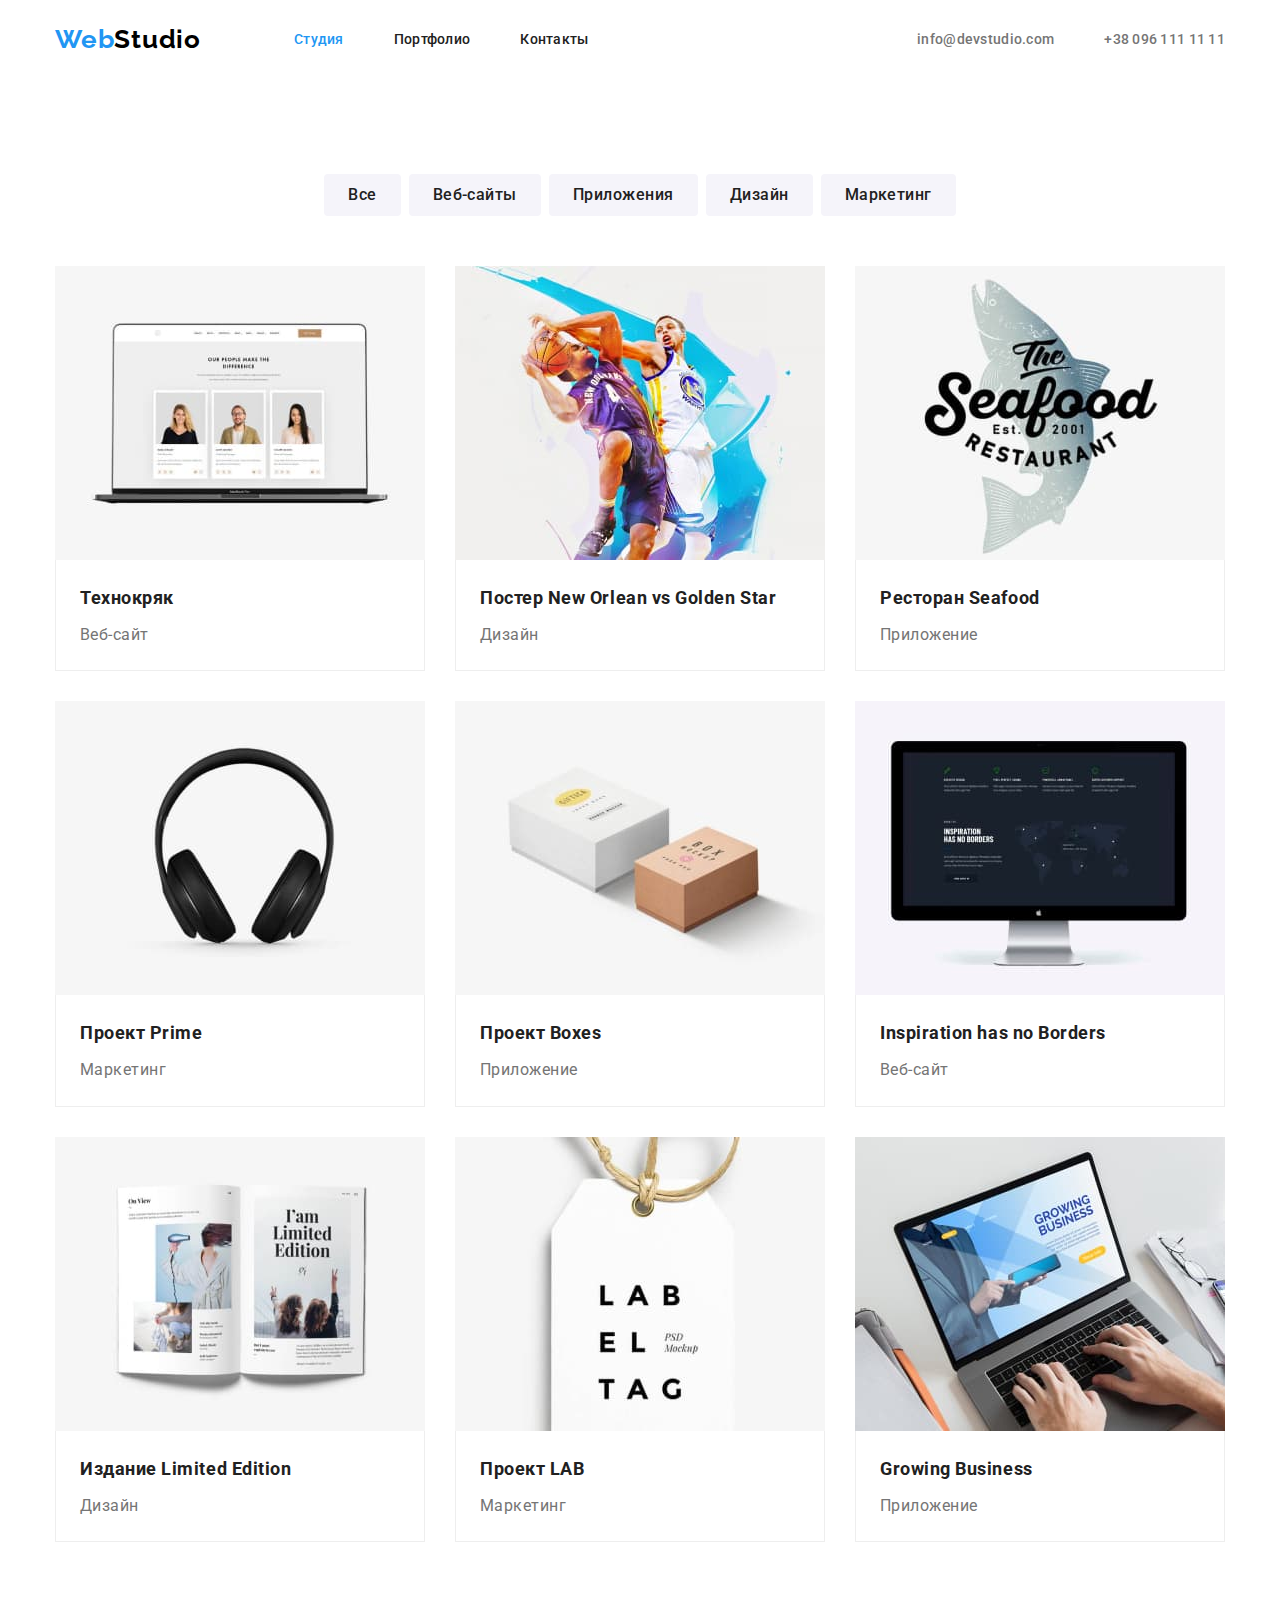
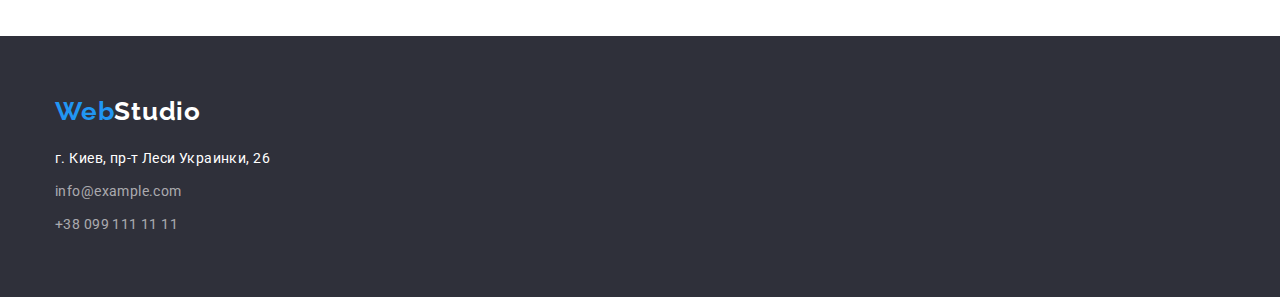
==== portfolio.html @ c8f8d357 "at-first" ====
<!DOCTYPE html>
<html lang="en">
  <head>
    <meta charset="UTF-8" />
    <meta http-equiv="X-UA-Compatible" content="IE=edge" />
    <meta name="viewport" content="width=device-width, initial-scale=1.0" />
    <title>WebStudio portfolio</title>
    <link rel="preconnect" href="https://fonts.gstatic.com" />
    <link
      href="https://fonts.googleapis.com/css2?family=Raleway:wght@700&family=Roboto:wght@400;500;700;900&display=swap"
      rel="stylesheet"
    />
    <link
      rel="stylesheet"
      href="https://cdnjs.cloudflare.com/ajax/libs/modern-normalize/1.1.0/modern-normalize.min.css"
    />
    <link rel="stylesheet" href="./css/styles.css" />
  </head>
  <body>
    <!-- Шапка страницы -->
    <header class="header conteiner">
      <nav class="nav-conteiner">
        <a class="logo link" href="index.html">Web<span class="header-logo">Studio</span></a>
        <ul class="nav-main-list list">
          <li class="item"><a class="nav-main current link" href="index.html">Студия</a></li>
          <li class="item"><a class="nav-main link" href="./portfolio.html">Портфолио</a></li>
          <li class="item"><a class="nav-main link" href="">Контакты</a></li>
        </ul>
      </nav>
      <ul class="nav-contacts list">
        <li class="nav-contacts-item">
          <a class="contact-link link" href="mailto:info@devstudio.com">info@devstudio.com</a>
        </li>
        <li class="nav-contacts-item">
          <a class="contact-link link" href="tel:+380961111111">+38 096 111 11 11</a>
        </li>
      </ul>
    </header>
    <!-- Основной контент  -->
    <main>
      <section class="section">
        <div class="conteiner">
          <h1 class="visually-hidden">Портфолио</h1>
          <ul class="button-flex list">
            <li class="item"><button type="button" class="button-portfolio button">Все</button></li>
            <li class="item">
              <button type="button" class="button-portfolio button">Веб-сайты</button>
            </li>
            <li class="item">
              <button type="button" class="button-portfolio button">Приложения</button>
            </li>
            <li class="item">
              <button type="button" class="button-portfolio button">Дизайн</button>
            </li>
            <li class="item">
              <button type="button" class="button-portfolio button">Маркетинг</button>
            </li>
          </ul>
          <ul class="portfolio-flex list">
            <li class="item">
              <img
                src="./images/portfolio/portfolio1.jpg"
                alt="компьютер"
                width="370"
                height="294"
              />
              <div class="portfolio-set-border">
                <h2 class="title-portfolio">Технокряк</h2>
                <p class="text-portfolio">Веб-сайт</p>
              </div>
            </li>
            <li class="item">
              <img
                src="./images/portfolio/portfolio2.jpg"
                alt="игра в баскетбол"
                width="370"
                height="294"
              />
              <div class="portfolio-set-border">
                <h2 class="title-portfolio">Постер New Orlean vs Golden Star</h2>
                <p class="text-portfolio">Дизайн</p>
              </div>
            </li>
            <li class="item">
              <img
                src="./images/portfolio/portfolio3.jpg"
                alt="Ресторан морепродуктов"
                width="370"
                height="294"
              />
              <div class="portfolio-set-border">
                <h2 class="title-portfolio">Ресторан Seafood</h2>
                <p class="text-portfolio">Приложение</p>
              </div>
            </li>
            <li class="item">
              <img
                src="./images/portfolio/portfolio4.jpg"
                alt="наушники"
                width="370"
                height="294"
              />
              <div class="portfolio-set-border">
                <h2 class="title-portfolio">Проект Prime</h2>
                <p class="text-portfolio">Маркетинг</p>
              </div>
            </li>
            <li class="item">
              <img src="./images/portfolio/portfolio5.jpg" alt="коропки" width="370" height="294" />
              <div class="portfolio-set-border">
                <h2 class="title-portfolio">Проект Boxes</h2>
                <p class="text-portfolio">Приложение</p>
              </div>
            </li>
            <li class="item">
              <img src="./images/portfolio/portfolio6.jpg" alt="монитор" width="370" height="294" />
              <div class="portfolio-set-border">
                <h2 class="title-portfolio">Inspiration has no Borders</h2>
                <p class="text-portfolio">Веб-сайт</p>
              </div>
            </li>
            <li class="item">
              <img src="./images/portfolio/portfolio7.jpg" alt="книга" width="370" height="294" />
              <div class="portfolio-set-border">
                <h2 class="title-portfolio">Издание Limited Edition</h2>
                <p class="text-portfolio">Дизайн</p>
              </div>
            </li>
            <li class="item">
              <img src="./images/portfolio/portfolio8.jpg" alt="бирка" width="370" height="294" />
              <div class="portfolio-set-border">
                <h2 class="title-portfolio">Проект LAB</h2>
                <p class="text-portfolio">Маркетинг</p>
              </div>
            </li>
            <li class="item">
              <img src="./images/portfolio/portfolio9.jpg" alt="ноутбук" width="370" height="294" />
              <div class="portfolio-set-border">
                <h2 class="title-portfolio">Growing Business</h2>
                <p class="text-portfolio">Приложение</p>
              </div>
            </li>
          </ul>
        </div>
      </section>
    </main>
    <!-- Подвал страницы -->
    <footer class="footer background-width">
      <div class="conteiner">
        <a class="footer-logo-measurements link" href="index.html"
          >Web<span class="footer-logo">Studio</span></a
        >
        <address>
          <ul class="list">
            <li class="footer-margin">
              <a
                class="footer address link"
                href="https://goo.gl/maps/Bgxvi77Lv6ApDNNu9"
                target="_blank"
                rel="noopener noreferrer"
                >г. Киев, пр-т Леси Украинки, 26
              </a>
            </li>
            <li class="footer-margin">
              <a class="footer contacts link" href="mailto:info@devstudio.com">info@example.com</a>
            </li>
            <li class="footer-margin">
              <a class="footer contacts link" href="tel:+380961111111">+38 099 111 11 11</a>
            </li>
          </ul>
        </address>
      </div>
    </footer>
  </body>
</html>
---- css/styles.css ----
:root {
  --font-secondary: 'Raleway', sans-serif;
  --font-primary: 'Roboto', sans-serif;
  --primary-text-color: #757575;
  --title-text-color: #212121;
  --accent-color: #2196f3;
  --bgc-hero-footer: #2f303a;
  --button-secondary-made: #f5f4fa;
  --secondary-color-white: #ffffff;
  --logo-color: #000000;
  --button-first-accent: #188ce8;
  --margin-content: 30px;
}
/* delite style utility */
.list {
  list-style: none;
  margin: 0px;
  padding: 0px;
}
.link {
  text-decoration: none;
}
img {
  display: block;
  max-width: 100%;
}
/* body */
body {
  font-weight: 400;
  font-size: 14px;
  font-family: var(--font-primary);
  background-color: var(--secondary-color-white);
  color: var(--primary-text-color);
}
/* conteiner width 1200 */
.conteiner {
  width: 1200px;
  padding-left: 15px;
  padding-right: 15px;
  margin: 0 auto;
}
/* conteiner section */
.section {
  padding-top: 94px;
  padding-bottom: 94px;
}
/* header */
.header {
  font-weight: 500;
  line-height: 1.1;
  letter-spacing: 0.02em;
  display: flex;
  align-items: center;
}
.header-border {
  border-bottom: 1px solid #ececec;
}
/* logo */
.logo {
  padding-top: 24px;
  padding-bottom: 25px;
  font-family: var(--font-secondary);
  font-weight: bold;
  font-size: 26px;
  line-height: 1.2;
  letter-spacing: 0.03em;
  color: var(--accent-color);
}
.footer-logo-measurements {
  margin-top: 0px;
  margin-bottom: 20px;
  font-family: var(--font-secondary);
  font-weight: bold;
  font-size: 26px;
  line-height: 1.2;
  letter-spacing: 0.03em;
  color: var(--accent-color);
  display: block;
}
.header-logo {
  color: var(--logo-color);
}
.footer-logo {
  color: var(--secondary-color-white);
}
/* nav */
.nav-main-list {
  display: flex;
  margin-left: 93px;
}
.nav-conteiner {
  display: flex;
  align-items: center;
}
.nav-main-list > .item:not(:last-child) {
  margin-right: 50px;
}
.nav-main {
  color: var(--title-text-color);
  display: block;
  padding-top: 32px;
  padding-bottom: 32px;
}
.nav-contacts {
  display: flex;
  margin-left: auto;
}
.nav-main:hover,
.nav-main:focus {
  color: var(--accent-color);
}
.nav-main.current {
  color: var(--accent-color);
}
.contact-link {
  padding-top: 32px;
  padding-bottom: 32px;
  display: block;
  color: var(--primary-text-color);
}
.contact-link:hover,
.contact-link:focus {
  color: var(--accent-color);
}
.nav-contacts-item:not(:last-child) {
  margin-right: 50px;
}
/* hero */
.hero-title {
  margin-left: auto;
  margin-right: auto;
  width: 696px;
  margin-top: 0px;
  margin-bottom: 30px;
  font-weight: 900;
  font-size: 44px;
  line-height: 1.4;
  letter-spacing: 0.06em;
  text-transform: uppercase;
  color: var(--secondary-color-white);
}
.hero-width {
  text-align: center;
  padding-top: 200px;
  padding-bottom: 200px;
  margin: 0 auto;
  max-width: 1600px;
  background-color: var(--bgc-hero-footer);
}
/* button */
.button {
  font-family: inherit;
  font-size: 16px;
  cursor: pointer;
  border-radius: 4px;
  display: inline-block;
  text-align: center;
  min-width: 200px;
}
.button-primary {
  padding: 10px 32px;
  font-weight: 700;
  line-height: 1.9;
  letter-spacing: 0.06em;
  border-color: transparent;
  color: var(--secondary-color-white);
  background-color: var(--accent-color);
}
.button-primary:hover,
.button-primary:focus {
  background-color: var(--button-first-accent);
}
/* bytton portfolio */
.button-portfolio {
  border-color: transparent;
  min-width: 100%;
  padding: 6px 22px;
  font-weight: 500;
  line-height: 1.6;
  letter-spacing: 0.03em;
  color: var(--title-text-color);
  background-color: var(--button-secondary-made);
}
.button-flex {
  display: flex;
  justify-content: center;
  margin-top: 0px;
  margin-bottom: 50px;
}
.button-flex > .item:not(:last-child) {
  margin-right: 8px;
}
.button-portfolio:hover,
.button-portfolio:focus {
  color: var(--secondary-color-white);
  background-color: var(--accent-color);
}
/* section features */
.section-features {
  padding-top: 94px;
}
.features-title {
  margin-top: 0px;
  margin-bottom: 10px;
  font-weight: bold;
  line-height: 1.1;
  letter-spacing: 0.03em;
  text-transform: uppercase;
  color: var(--title-text-color);
}
.features-text {
  margin-top: 0px;
  margin-bottom: 0px;
  line-height: 1.7;
  letter-spacing: 0.03em;
}
.features-flex {
  display: flex;
}
.features-flex .item:not(:last-child) {
  margin-right: var(--margin-content);
}
/* section made */
.made-title {
  margin-top: 0px;
  margin-bottom: 50px;
  font-weight: bold;
  font-size: 36px;
  line-height: 1.2;
  text-align: center;
  letter-spacing: 0.03em;
  color: var(--title-text-color);
}
.made-flex {
  display: flex;
}
.made-flex .item:not(:last-child) {
  margin-right: var(--margin-content);
}
/* section team */
.team {
  background-color: var(--button-secondary-made);
}
.title-team {
  margin-top: 0px;
  margin-bottom: 50px;
  font-weight: bold;
  font-size: 36px;
  line-height: 1.2;
  text-align: center;
  letter-spacing: 0.03em;
  color: var(--title-text-color);
}
.team-flex {
  display: flex;
}
.team-flex > .item:not(:last-child) {
  margin-right: var(--margin-content);
}
.card-team {
  padding-top: var(--margin-content);
  padding-bottom: var(--margin-content);
  border-radius: 0px 0px 4px 4px;
  background: var(--secondary-color-white);
  box-shadow: 0px 1px 3px rgba(0, 0, 0, 0.12), 0px 1px 1px rgba(0, 0, 0, 0.14),
    0px 2px 1px rgba(0, 0, 0, 0.2);
}
.member-team {
  margin-top: 0px;
  margin-bottom: 10px;
  font-weight: 500;
  font-size: 16px;
  line-height: 1.2;
  text-align: center;
  letter-spacing: 0.03em;
  color: var(--title-text-color);
}
.position {
  margin-top: 0px;
  margin-bottom: 0px;
  font-size: 16px;
  line-height: 1.2;
  text-align: center;
  letter-spacing: 0.03em;
}
/* footer */
.footer {
  font-style: normal;
  line-height: 1.7;
  letter-spacing: 0.03em;
  background-color: var(--bgc-hero-footer);
}
.background-width {
  margin: 0 auto;
  padding-top: 60px;
  padding-bottom: 60px;
  max-width: 1600px;
}
.footer.address {
  color: var(--secondary-color-white);
}
.footer.contacts {
  color: rgba(255, 255, 255, 0.6);
}
.footer.contacts:hover,
.footer.contacts:focus {
  color: var(--accent-color);
}
.footer-margin:not(:last-child) {
  margin-bottom: 9px;
}
/* page portfolio */
.title-portfolio {
  margin-top: 0px;
  margin-bottom: 4px;
  font-weight: bold;
  font-size: 18px;
  line-height: 2;
  letter-spacing: 0.03em;
  color: var(--title-text-color);
}
.text-portfolio {
  margin-top: 0px;
  margin-bottom: 0px;
  font-size: 16px;
  line-height: 1.9;
  letter-spacing: 0.03em;
}
.portfolio-flex {
  display: flex;
  flex-wrap: wrap;
  margin-left: -30px;
  margin-top: -30px;
}
.portfolio-flex .item {
  flex-basis: calc((100% - 90px) / 3);
  margin-left: 30px;
  margin-top: 30px;
}
.portfolio-set-border {
  border: 1px solid #eeeeee;
  padding: 20px 24px;
  border-top: none;
}
/* hidden titel */
.visually-hidden {
  position: absolute;
  width: 1px;
  height: 1px;
  margin: -1px;
  padding: 0;
  overflow: hidden;
  border: 0;
  clip: rect(0 0 0 0);
}
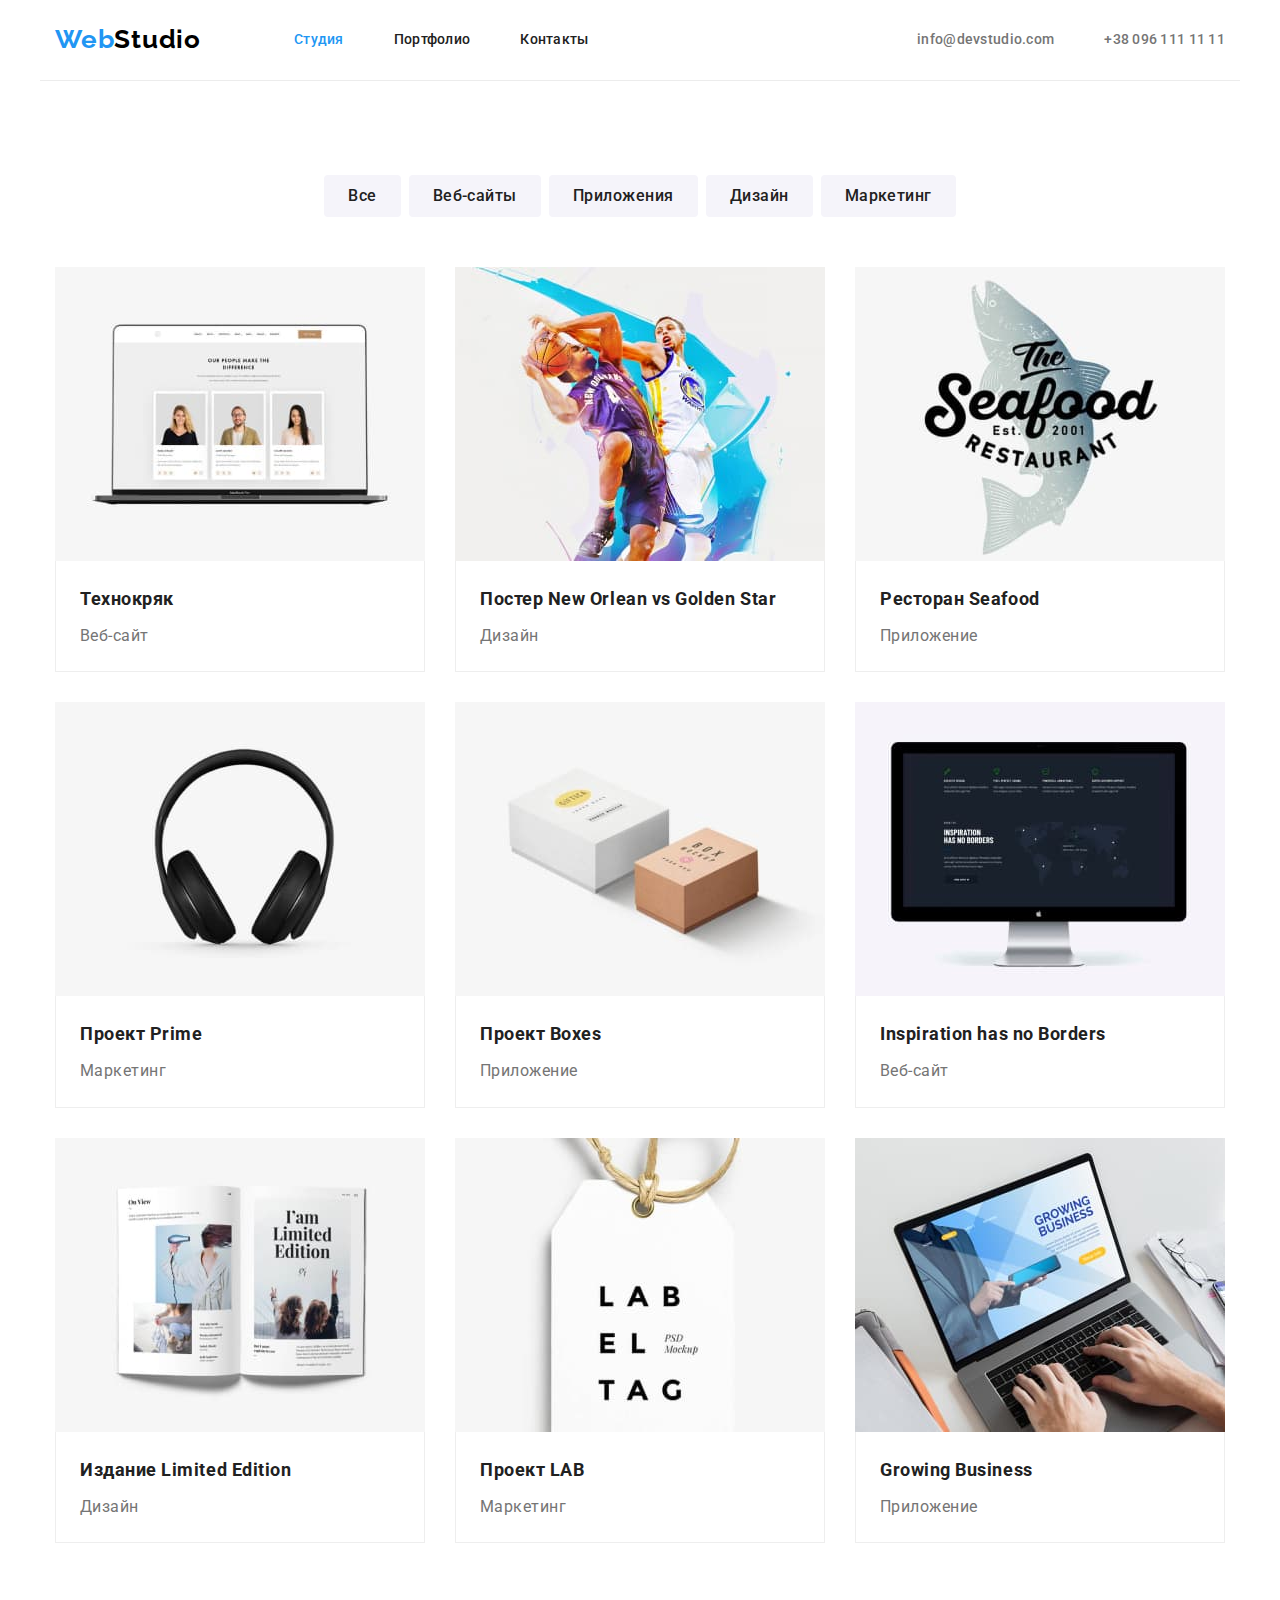
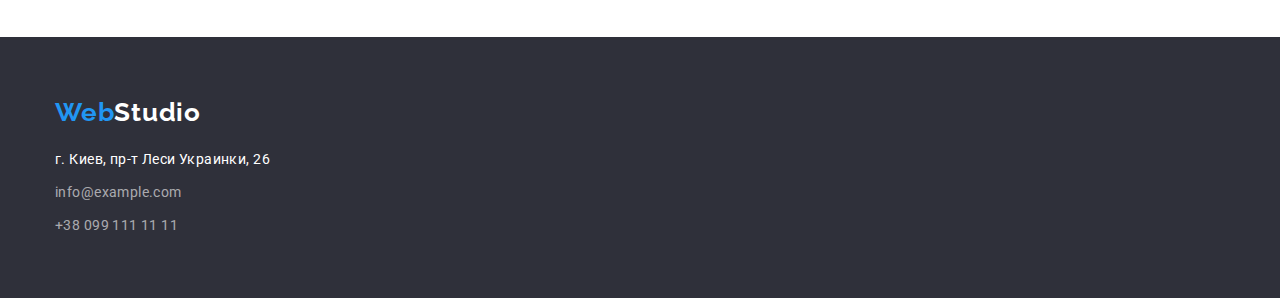
==== commit 8fe67b9c: "add-border" ====
--- a/portfolio.html
+++ b/portfolio.html
@@ -18,7 +18,7 @@
   </head>
   <body>
     <!-- Шапка страницы -->
-    <header class="header conteiner">
+    <header class="header conteiner header-border">
       <nav class="nav-conteiner">
         <a class="logo link" href="index.html">Web<span class="header-logo">Studio</span></a>
         <ul class="nav-main-list list">
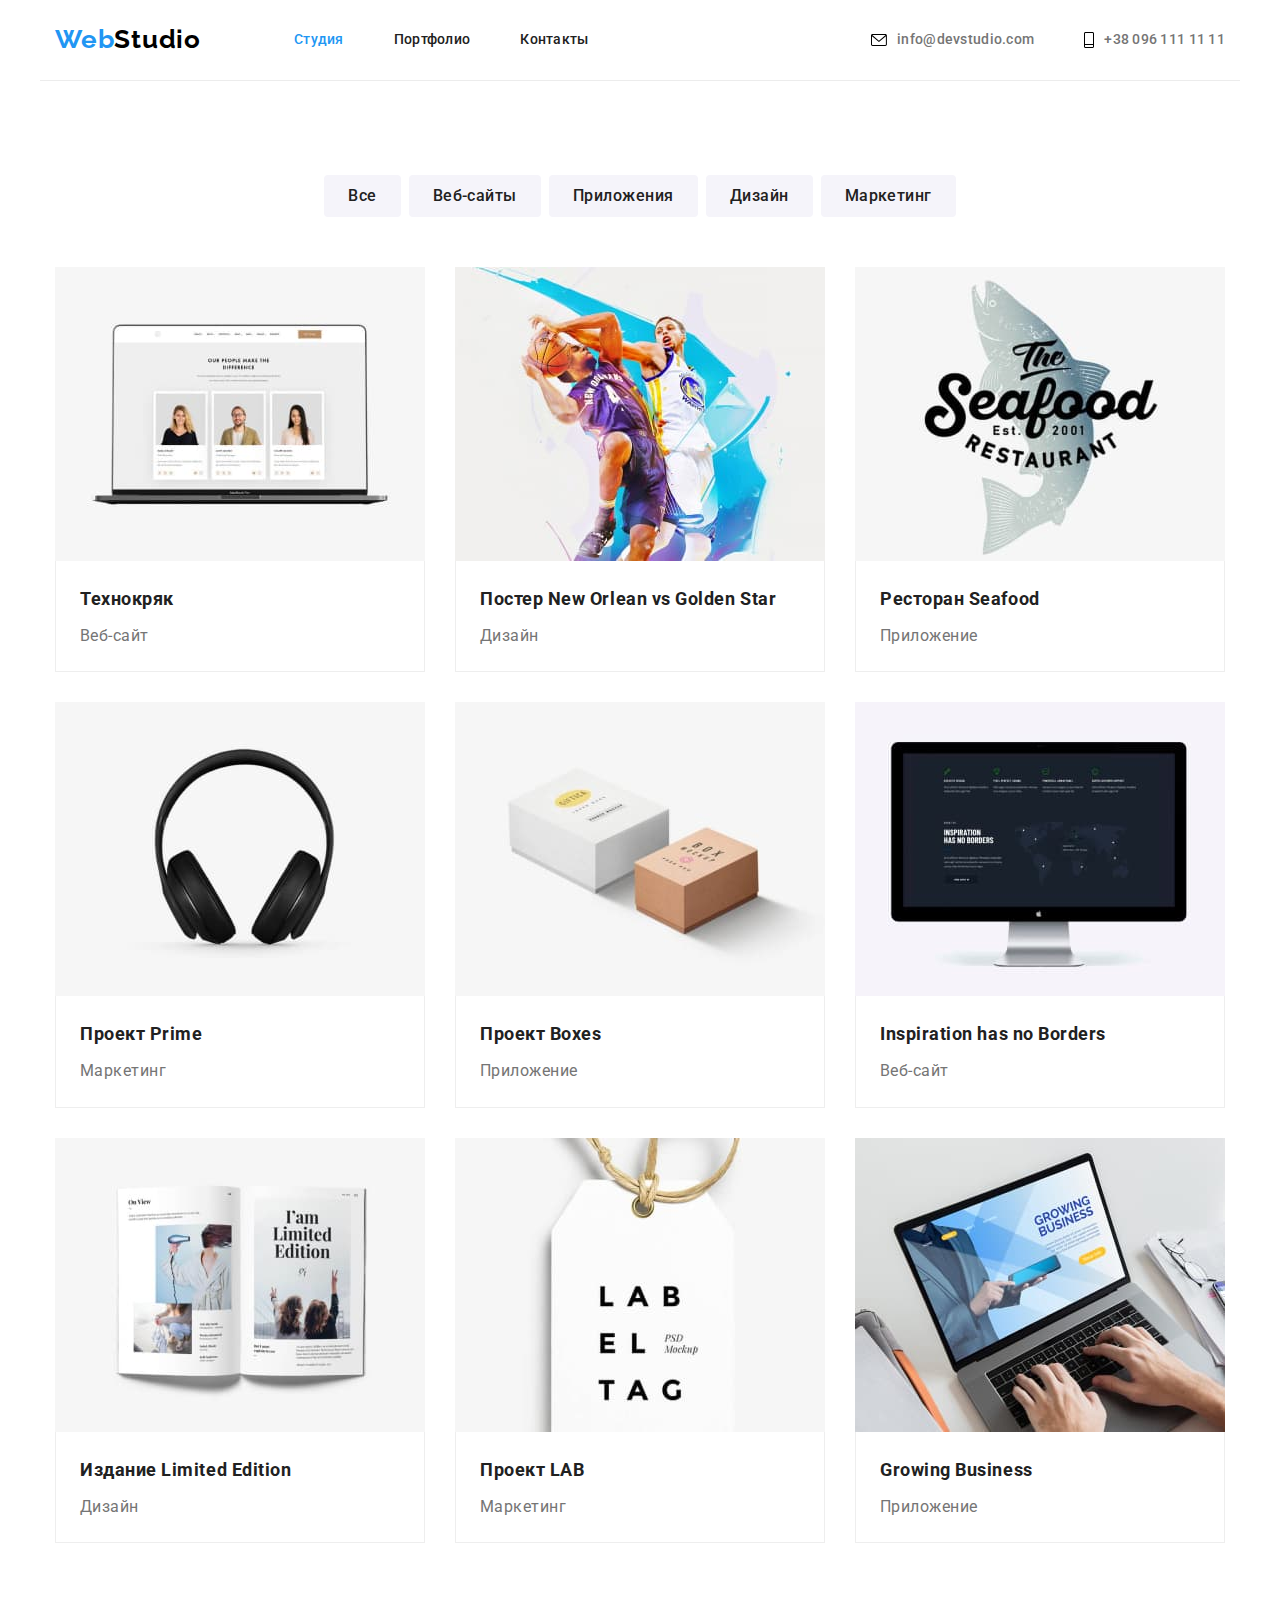
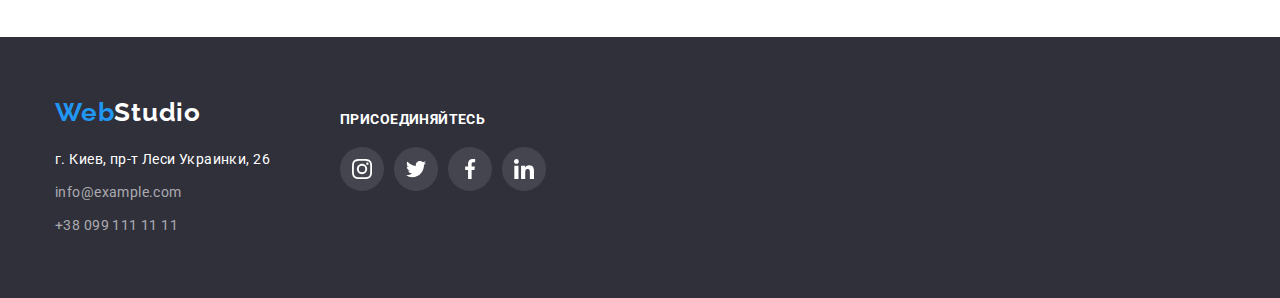
==== commit f155d67f: "add-hero-shadow" ====
--- a/portfolio.html
+++ b/portfolio.html
@@ -29,10 +29,20 @@
       </nav>
       <ul class="nav-contacts list">
         <li class="nav-contacts-item">
-          <a class="contact-link link" href="mailto:info@devstudio.com">info@devstudio.com</a>
+          <a class="contact-link link" href="mailto:info@devstudio.com">
+            <svg class="nav-envelope">
+              <use href="./images/icon.svg#icon-envelope-hover"></use>
+            </svg>
+            info@devstudio.com
+          </a>
         </li>
         <li class="nav-contacts-item">
-          <a class="contact-link link" href="tel:+380961111111">+38 096 111 11 11</a>
+          <a class="contact-link link" href="tel:+380961111111">
+            <svg class="nav-envelope-tell">
+              <use href="./images/icon.svg#icon-tell"></use>
+            </svg>
+            +38 096 111 11 11
+          </a>
         </li>
       </ul>
     </header>
@@ -146,29 +156,66 @@
     </main>
     <!-- Подвал страницы -->
     <footer class="footer background-width">
-      <div class="conteiner">
-        <a class="footer-logo-measurements link" href="index.html"
-          >Web<span class="footer-logo">Studio</span></a
-        >
-        <address>
-          <ul class="list">
-            <li class="footer-margin">
-              <a
-                class="footer address link"
-                href="https://goo.gl/maps/Bgxvi77Lv6ApDNNu9"
-                target="_blank"
-                rel="noopener noreferrer"
-                >г. Киев, пр-т Леси Украинки, 26
-              </a>
-            </li>
-            <li class="footer-margin">
-              <a class="footer contacts link" href="mailto:info@devstudio.com">info@example.com</a>
-            </li>
-            <li class="footer-margin">
-              <a class="footer contacts link" href="tel:+380961111111">+38 099 111 11 11</a>
+      <div class="conteiner address-flex">
+        <div>
+          <a class="footer-logo-measurements link" href="index.html"
+            >Web<span class="footer-logo">Studio</span></a
+          >
+          <address>
+            <ul class="list">
+              <li class="footer-margin">
+                <a
+                  class="footer address link"
+                  href="https://goo.gl/maps/Bgxvi77Lv6ApDNNu9"
+                  target="_blank"
+                  rel="noopener noreferrer"
+                  >г. Киев, пр-т Леси Украинки, 26
+                </a>
+              </li>
+              <li class="footer-margin">
+                <a class="footer contacts link" href="mailto:info@devstudio.com"
+                  >info@example.com</a
+                >
+              </li>
+              <li class="footer-margin">
+                <a class="footer contacts link" href="tel:+380961111111">+38 099 111 11 11</a>
+              </li>
+            </ul>
+          </address>
+        </div>
+        <div class="icon-footer-conteiner">
+          <p class="join-footer">присоединяйтесь</p>
+          <ul class="list icon-footer">
+            <li class="icon-margin-footer">
+              <a class="icon-flex-footer" href="">
+                <svg>
+                  <use href="./images/icon.svg#icon-instagram"></use>
+                </svg>
+              </a>
+            </li>
+            <li class="icon-margin-footer">
+              <a class="icon-flex-footer" href="">
+                <svg>
+                  <use href="./images/icon.svg#icon-twitter"></use>
+                </svg>
+              </a>
+            </li>
+            <li class="icon-margin-footer">
+              <a class="icon-flex-footer" href="">
+                <svg>
+                  <use href="./images/icon.svg#icon-facebook"></use>
+                </svg>
+              </a>
+            </li>
+            <li class="icon-margin-footer">
+              <a class="icon-flex-footer" href="">
+                <svg>
+                  <use href="./images/icon.svg#icon-linkedin"></use>
+                </svg>
+              </a>
             </li>
           </ul>
-        </address>
+        </div>
       </div>
     </footer>
   </body>
--- a/css/styles.css
+++ b/css/styles.css
@@ -117,6 +117,7 @@
   padding-bottom: 32px;
   display: block;
   color: var(--primary-text-color);
+  display: flex;
 }
 .contact-link:hover,
 .contact-link:focus {
@@ -124,6 +125,28 @@
 }
 .nav-contacts-item:not(:last-child) {
   margin-right: 50px;
+  display: flex;
+}
+.nav-envelope {
+  width: 16px;
+  height: 12px;
+  margin-right: 10px;
+  margin: auto 10px auto auto;
+  color: var(--primary-text-color);
+}
+.nav-envelope-tell {
+  width: 10px;
+  height: 16px;
+  margin-right: 10px;
+  color: var(--primary-text-color);
+}
+.nav-envelope:hover,
+.nav-envelope:focus {
+  fill: var(--accent-color);
+}
+.nav-envelope-tell:hover,
+.nav-envelope-tell:focus {
+  fill: var(--accent-color);
 }
 /* hero */
 .hero-title {
@@ -140,11 +163,17 @@
   color: var(--secondary-color-white);
 }
 .hero-width {
+  background-size: cover;
+  background-position: center;
+  background-repeat: no-repeat;
+  background-image: linear-gradient(to right, rgba(47, 48, 58, 0.4), rgba(47, 48, 58, 0.4)),
+    url(../images/hero.jpg);
   text-align: center;
   padding-top: 200px;
   padding-bottom: 200px;
   margin: 0 auto;
   max-width: 1600px;
+  height: 600px;
   background-color: var(--bgc-hero-footer);
 }
 /* button */
@@ -194,6 +223,8 @@
 .button-portfolio:focus {
   color: var(--secondary-color-white);
   background-color: var(--accent-color);
+  box-shadow: 0px 3px 1px rgba(0, 0, 0, 0.1), 0px 1px 2px rgba(0, 0, 0, 0.08),
+    0px 2px 2px rgba(0, 0, 0, 0.12);
 }
 /* section features */
 .section-features {
@@ -219,6 +250,17 @@
 }
 .features-flex .item:not(:last-child) {
   margin-right: var(--margin-content);
+}
+.icon-features {
+  display: flex;
+  width: 270px;
+  height: 120px;
+  background-color: #f5f4fa;
+  border-radius: 4px;
+  margin-bottom: 30px;
+}
+.icon-features > .icon {
+  padding: 25px 100px;
 }
 /* section made */
 .made-title {
@@ -283,6 +325,65 @@
   text-align: center;
   letter-spacing: 0.03em;
 }
+.icon-flex {
+  display: flex;
+  padding-left: 32px;
+  padding-right: 32px;
+  margin-top: 16px;
+}
+.icon-flex-team {
+  display: flex;
+  width: 44px;
+  height: 44px;
+  padding: 12px;
+  border-radius: 50%;
+  background-color: var(--secondary-color-white);
+  fill: #afb1b8;
+}
+.icon-flex-team:hover,
+.icon-flex-team:focus {
+  background-color: var(--accent-color);
+  fill: var(--secondary-color-white);
+}
+.icon-flex-team:not(:last-child) {
+  margin-right: 10px;
+}
+/* customer */
+.customer-title {
+  margin-top: 0px;
+  margin-bottom: 50px;
+  font-weight: 700;
+  font-size: 36px;
+  line-height: 1.31;
+  text-align: center;
+  letter-spacing: 0.03em;
+  color: var(--title-text-color);
+}
+.customer-icon-flex {
+  display: flex;
+}
+.customer-icon {
+  display: flex;
+  fill: #afb1b8;
+  width: 170px;
+  height: 92px;
+  padding: 16px 32px;
+  border: 1px solid #afb1b8;
+  box-sizing: border-box;
+  border-radius: 4px;
+}
+.customer-icon-conteiner:not(:last-child) {
+  margin-right: var(--margin-content);
+}
+.customer-logo {
+  width: 106px;
+  height: 60px;
+}
+.customer-icon:focus,
+.customer-icon:hover {
+  fill: var(--accent-color);
+  border-color: var(--accent-color);
+}
 /* footer */
 .footer {
   font-style: normal;
@@ -309,6 +410,40 @@
 .footer-margin:not(:last-child) {
   margin-bottom: 9px;
 }
+.icon-footer {
+  display: flex;
+}
+.icon-flex-footer {
+  display: flex;
+  width: 44px;
+  height: 44px;
+  padding: 12px;
+  border-radius: 50%;
+  background: rgba(255, 255, 255, 0.1);
+  fill: var(--secondary-color-white);
+}
+.icon-margin-footer:not(:last-child) {
+  margin-right: 10px;
+}
+.icon-flex-footer:hover,
+.icon-flex-footer:focus {
+  background-color: var(--accent-color);
+}
+.address-flex {
+  display: flex;
+}
+.icon-footer-conteiner {
+  margin-left: 70px;
+}
+.join-footer {
+  font-weight: bold;
+  line-height: 16px;
+  letter-spacing: 0.03em;
+  text-transform: uppercase;
+  color: var(--secondary-color-white);
+  font-style: normal;
+  margin-bottom: 20px;
+}
 /* page portfolio */
 .title-portfolio {
   margin-top: 0px;
@@ -333,9 +468,14 @@
   margin-top: -30px;
 }
 .portfolio-flex .item {
-  flex-basis: calc((100% - 90px) / 3);
+  flex-basis: calc(100% / 3 - 30px);
   margin-left: 30px;
   margin-top: 30px;
+}
+.portfolio-flex .item:hover,
+.portfolio-flex .item:focus {
+  box-shadow: 0px 1px 1px rgba(0, 0, 0, 0.12), 0px 4px 4px rgba(0, 0, 0, 0.06),
+    1px 4px 6px rgba(0, 0, 0, 0.16);
 }
 .portfolio-set-border {
   border: 1px solid #eeeeee;
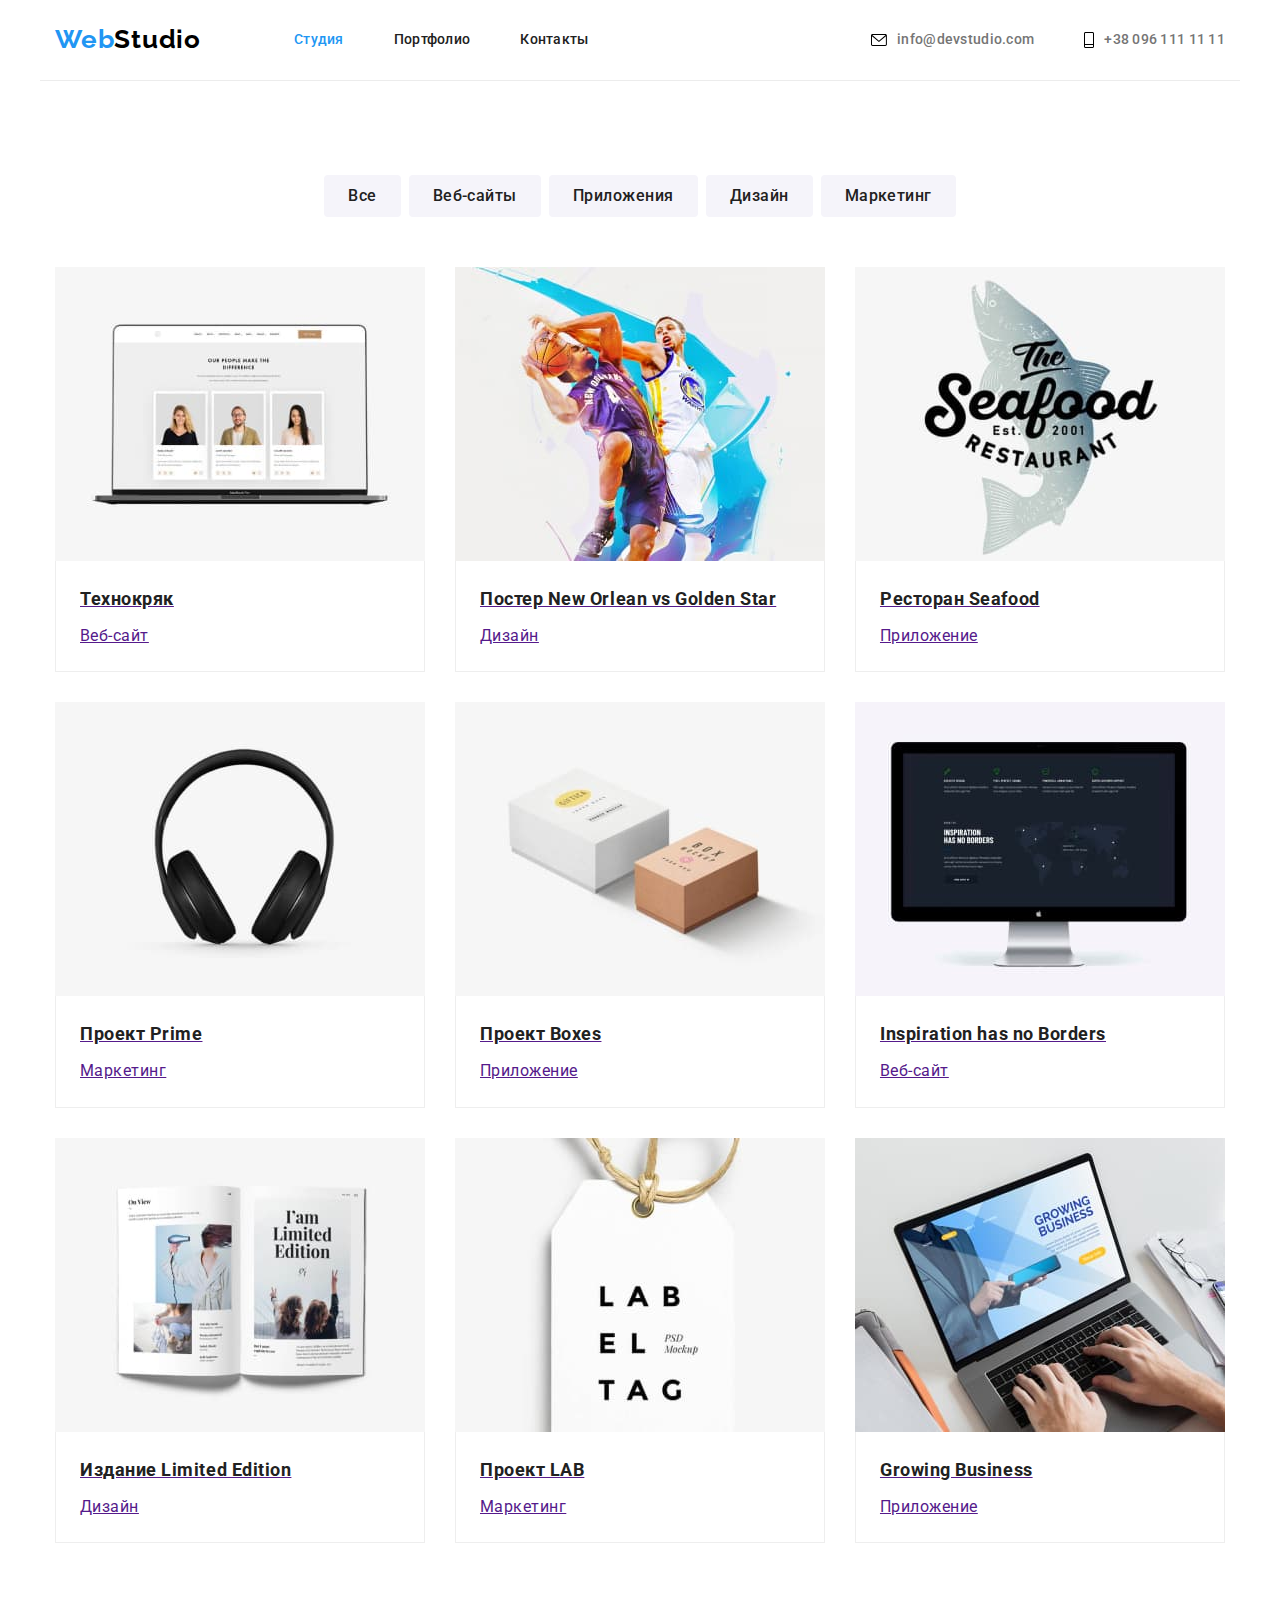
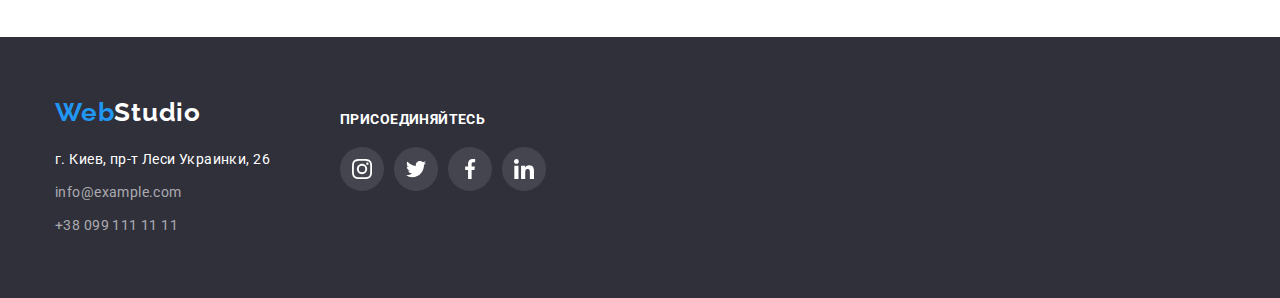
==== commit 78ad732e: "corrected-remarks" ====
--- a/portfolio.html
+++ b/portfolio.html
@@ -30,7 +30,7 @@
       <ul class="nav-contacts list">
         <li class="nav-contacts-item">
           <a class="contact-link link" href="mailto:info@devstudio.com">
-            <svg class="nav-envelope">
+            <svg class="nav-envelope" width="16" height="12">
               <use href="./images/icon.svg#icon-envelope-hover"></use>
             </svg>
             info@devstudio.com
@@ -38,7 +38,7 @@
         </li>
         <li class="nav-contacts-item">
           <a class="contact-link link" href="tel:+380961111111">
-            <svg class="nav-envelope-tell">
+            <svg class="nav-envelope-tell" width="10" height="16">
               <use href="./images/icon.svg#icon-tell"></use>
             </svg>
             +38 096 111 11 11
@@ -68,87 +68,120 @@
           </ul>
           <ul class="portfolio-flex list">
             <li class="item">
-              <img
-                src="./images/portfolio/portfolio1.jpg"
-                alt="компьютер"
-                width="370"
-                height="294"
-              />
-              <div class="portfolio-set-border">
-                <h2 class="title-portfolio">Технокряк</h2>
-                <p class="text-portfolio">Веб-сайт</p>
-              </div>
-            </li>
-            <li class="item">
-              <img
-                src="./images/portfolio/portfolio2.jpg"
-                alt="игра в баскетбол"
-                width="370"
-                height="294"
-              />
-              <div class="portfolio-set-border">
-                <h2 class="title-portfolio">Постер New Orlean vs Golden Star</h2>
-                <p class="text-portfolio">Дизайн</p>
-              </div>
-            </li>
-            <li class="item">
-              <img
-                src="./images/portfolio/portfolio3.jpg"
-                alt="Ресторан морепродуктов"
-                width="370"
-                height="294"
-              />
-              <div class="portfolio-set-border">
-                <h2 class="title-portfolio">Ресторан Seafood</h2>
-                <p class="text-portfolio">Приложение</p>
-              </div>
-            </li>
-            <li class="item">
-              <img
-                src="./images/portfolio/portfolio4.jpg"
-                alt="наушники"
-                width="370"
-                height="294"
-              />
-              <div class="portfolio-set-border">
-                <h2 class="title-portfolio">Проект Prime</h2>
-                <p class="text-portfolio">Маркетинг</p>
-              </div>
-            </li>
-            <li class="item">
-              <img src="./images/portfolio/portfolio5.jpg" alt="коропки" width="370" height="294" />
-              <div class="portfolio-set-border">
-                <h2 class="title-portfolio">Проект Boxes</h2>
-                <p class="text-portfolio">Приложение</p>
-              </div>
-            </li>
-            <li class="item">
-              <img src="./images/portfolio/portfolio6.jpg" alt="монитор" width="370" height="294" />
-              <div class="portfolio-set-border">
-                <h2 class="title-portfolio">Inspiration has no Borders</h2>
-                <p class="text-portfolio">Веб-сайт</p>
-              </div>
-            </li>
-            <li class="item">
-              <img src="./images/portfolio/portfolio7.jpg" alt="книга" width="370" height="294" />
-              <div class="portfolio-set-border">
-                <h2 class="title-portfolio">Издание Limited Edition</h2>
-                <p class="text-portfolio">Дизайн</p>
-              </div>
-            </li>
-            <li class="item">
-              <img src="./images/portfolio/portfolio8.jpg" alt="бирка" width="370" height="294" />
-              <div class="portfolio-set-border">
-                <h2 class="title-portfolio">Проект LAB</h2>
-                <p class="text-portfolio">Маркетинг</p>
-              </div>
-            </li>
-            <li class="item">
-              <img src="./images/portfolio/portfolio9.jpg" alt="ноутбук" width="370" height="294" />
-              <div class="portfolio-set-border">
-                <h2 class="title-portfolio">Growing Business</h2>
-                <p class="text-portfolio">Приложение</p>
-              </div>
+              <a class="portfolio-set-action" href="">
+                <img
+                  src="./images/portfolio/portfolio1.jpg"
+                  alt="компьютер"
+                  width="370"
+                  height="294"
+                />
+                <div class="portfolio-set-border">
+                  <h2 class="title-portfolio">Технокряк</h2>
+                  <p class="text-portfolio">Веб-сайт</p>
+                </div>
+              </a>
+            </li>
+            <li class="item">
+              <a class="portfolio-set-action" href="">
+                <img
+                  src="./images/portfolio/portfolio2.jpg"
+                  alt="игра в баскетбол"
+                  width="370"
+                  height="294"
+                />
+                <div class="portfolio-set-border">
+                  <h2 class="title-portfolio">Постер New Orlean vs Golden Star</h2>
+                  <p class="text-portfolio">Дизайн</p>
+                </div>
+              </a>
+            </li>
+            <li class="item">
+              <a class="portfolio-set-action" href="">
+                <img
+                  src="./images/portfolio/portfolio3.jpg"
+                  alt="Ресторан морепродуктов"
+                  width="370"
+                  height="294"
+                />
+                <div class="portfolio-set-border">
+                  <h2 class="title-portfolio">Ресторан Seafood</h2>
+                  <p class="text-portfolio">Приложение</p>
+                </div>
+              </a>
+            </li>
+            <li class="item">
+              <a class="portfolio-set-action" href="">
+                <img
+                  src="./images/portfolio/portfolio4.jpg"
+                  alt="наушники"
+                  width="370"
+                  height="294"
+                />
+                <div class="portfolio-set-border">
+                  <h2 class="title-portfolio">Проект Prime</h2>
+                  <p class="text-portfolio">Маркетинг</p>
+                </div>
+              </a>
+            </li>
+            <li class="item">
+              <a class="portfolio-set-action" href="">
+                <img
+                  src="./images/portfolio/portfolio5.jpg"
+                  alt="коропки"
+                  width="370"
+                  height="294"
+                />
+                <div class="portfolio-set-border">
+                  <h2 class="title-portfolio">Проект Boxes</h2>
+                  <p class="text-portfolio">Приложение</p>
+                </div>
+              </a>
+            </li>
+            <li class="item">
+              <a class="portfolio-set-action" href="">
+                <img
+                  src="./images/portfolio/portfolio6.jpg"
+                  alt="монитор"
+                  width="370"
+                  height="294"
+                />
+                <div class="portfolio-set-border">
+                  <h2 class="title-portfolio">Inspiration has no Borders</h2>
+                  <p class="text-portfolio">Веб-сайт</p>
+                </div>
+              </a>
+            </li>
+            <li class="item">
+              <a class="portfolio-set-action" href="">
+                <img src="./images/portfolio/portfolio7.jpg" alt="книга" width="370" height="294" />
+                <div class="portfolio-set-border">
+                  <h2 class="title-portfolio">Издание Limited Edition</h2>
+                  <p class="text-portfolio">Дизайн</p>
+                </div>
+              </a>
+            </li>
+            <li class="item">
+              <a class="portfolio-set-action" href="">
+                <img src="./images/portfolio/portfolio8.jpg" alt="бирка" width="370" height="294" />
+                <div class="portfolio-set-border">
+                  <h2 class="title-portfolio">Проект LAB</h2>
+                  <p class="text-portfolio">Маркетинг</p>
+                </div>
+              </a>
+            </li>
+            <li class="item">
+              <a class="portfolio-set-action" href="">
+                <img
+                  src="./images/portfolio/portfolio9.jpg"
+                  alt="ноутбук"
+                  width="370"
+                  height="294"
+                />
+                <div class="portfolio-set-border">
+                  <h2 class="title-portfolio">Growing Business</h2>
+                  <p class="text-portfolio">Приложение</p>
+                </div>
+              </a>
             </li>
           </ul>
         </div>
@@ -188,28 +221,28 @@
           <ul class="list icon-footer">
             <li class="icon-margin-footer">
               <a class="icon-flex-footer" href="">
-                <svg>
+                <svg width="20" height="20">
                   <use href="./images/icon.svg#icon-instagram"></use>
                 </svg>
               </a>
             </li>
             <li class="icon-margin-footer">
               <a class="icon-flex-footer" href="">
-                <svg>
+                <svg width="20" height="20">
                   <use href="./images/icon.svg#icon-twitter"></use>
                 </svg>
               </a>
             </li>
             <li class="icon-margin-footer">
               <a class="icon-flex-footer" href="">
-                <svg>
+                <svg width="20" height="20">
                   <use href="./images/icon.svg#icon-facebook"></use>
                 </svg>
               </a>
             </li>
             <li class="icon-margin-footer">
               <a class="icon-flex-footer" href="">
-                <svg>
+                <svg width="20" height="20">
                   <use href="./images/icon.svg#icon-linkedin"></use>
                 </svg>
               </a>
--- a/css/styles.css
+++ b/css/styles.css
@@ -128,20 +128,16 @@
   display: flex;
 }
 .nav-envelope {
-  width: 16px;
-  height: 12px;
   margin-right: 10px;
   margin: auto 10px auto auto;
   color: var(--primary-text-color);
 }
 .nav-envelope-tell {
-  width: 10px;
-  height: 16px;
   margin-right: 10px;
   color: var(--primary-text-color);
 }
-.nav-envelope:hover,
-.nav-envelope:focus {
+.contact-link:hover,
+.contact-link:focus {
   fill: var(--accent-color);
 }
 .nav-envelope-tell:hover,
@@ -253,14 +249,13 @@
 }
 .icon-features {
   display: flex;
+  align-items: center;
+  justify-content: center;
   width: 270px;
   height: 120px;
   background-color: #f5f4fa;
   border-radius: 4px;
   margin-bottom: 30px;
-}
-.icon-features > .icon {
-  padding: 25px 100px;
 }
 /* section made */
 .made-title {
@@ -327,15 +322,18 @@
 }
 .icon-flex {
   display: flex;
-  padding-left: 32px;
-  padding-right: 32px;
+  justify-content: space-between;
+  align-items: center;
+  margin-left: 32px;
+  margin-right: 30px;
   margin-top: 16px;
 }
 .icon-flex-team {
-  display: flex;
   width: 44px;
   height: 44px;
-  padding: 12px;
+  display: flex;
+  justify-content: center;
+  align-items: center;
   border-radius: 50%;
   background-color: var(--secondary-color-white);
   fill: #afb1b8;
@@ -345,8 +343,9 @@
   background-color: var(--accent-color);
   fill: var(--secondary-color-white);
 }
-.icon-flex-team:not(:last-child) {
-  margin-right: 10px;
+.icon-team {
+  width: 20px;
+  height: 20px;
 }
 /* customer */
 .customer-title {
@@ -417,7 +416,8 @@
   display: flex;
   width: 44px;
   height: 44px;
-  padding: 12px;
+  align-items: center;
+  justify-content: center;
   border-radius: 50%;
   background: rgba(255, 255, 255, 0.1);
   fill: var(--secondary-color-white);
@@ -472,8 +472,11 @@
   margin-left: 30px;
   margin-top: 30px;
 }
-.portfolio-flex .item:hover,
-.portfolio-flex .item:focus {
+.portfolio-set-action {
+  display: block;
+}
+.portfolio-set-action:hover,
+.portfolio-set-action:focus {
   box-shadow: 0px 1px 1px rgba(0, 0, 0, 0.12), 0px 4px 4px rgba(0, 0, 0, 0.06),
     1px 4px 6px rgba(0, 0, 0, 0.16);
 }
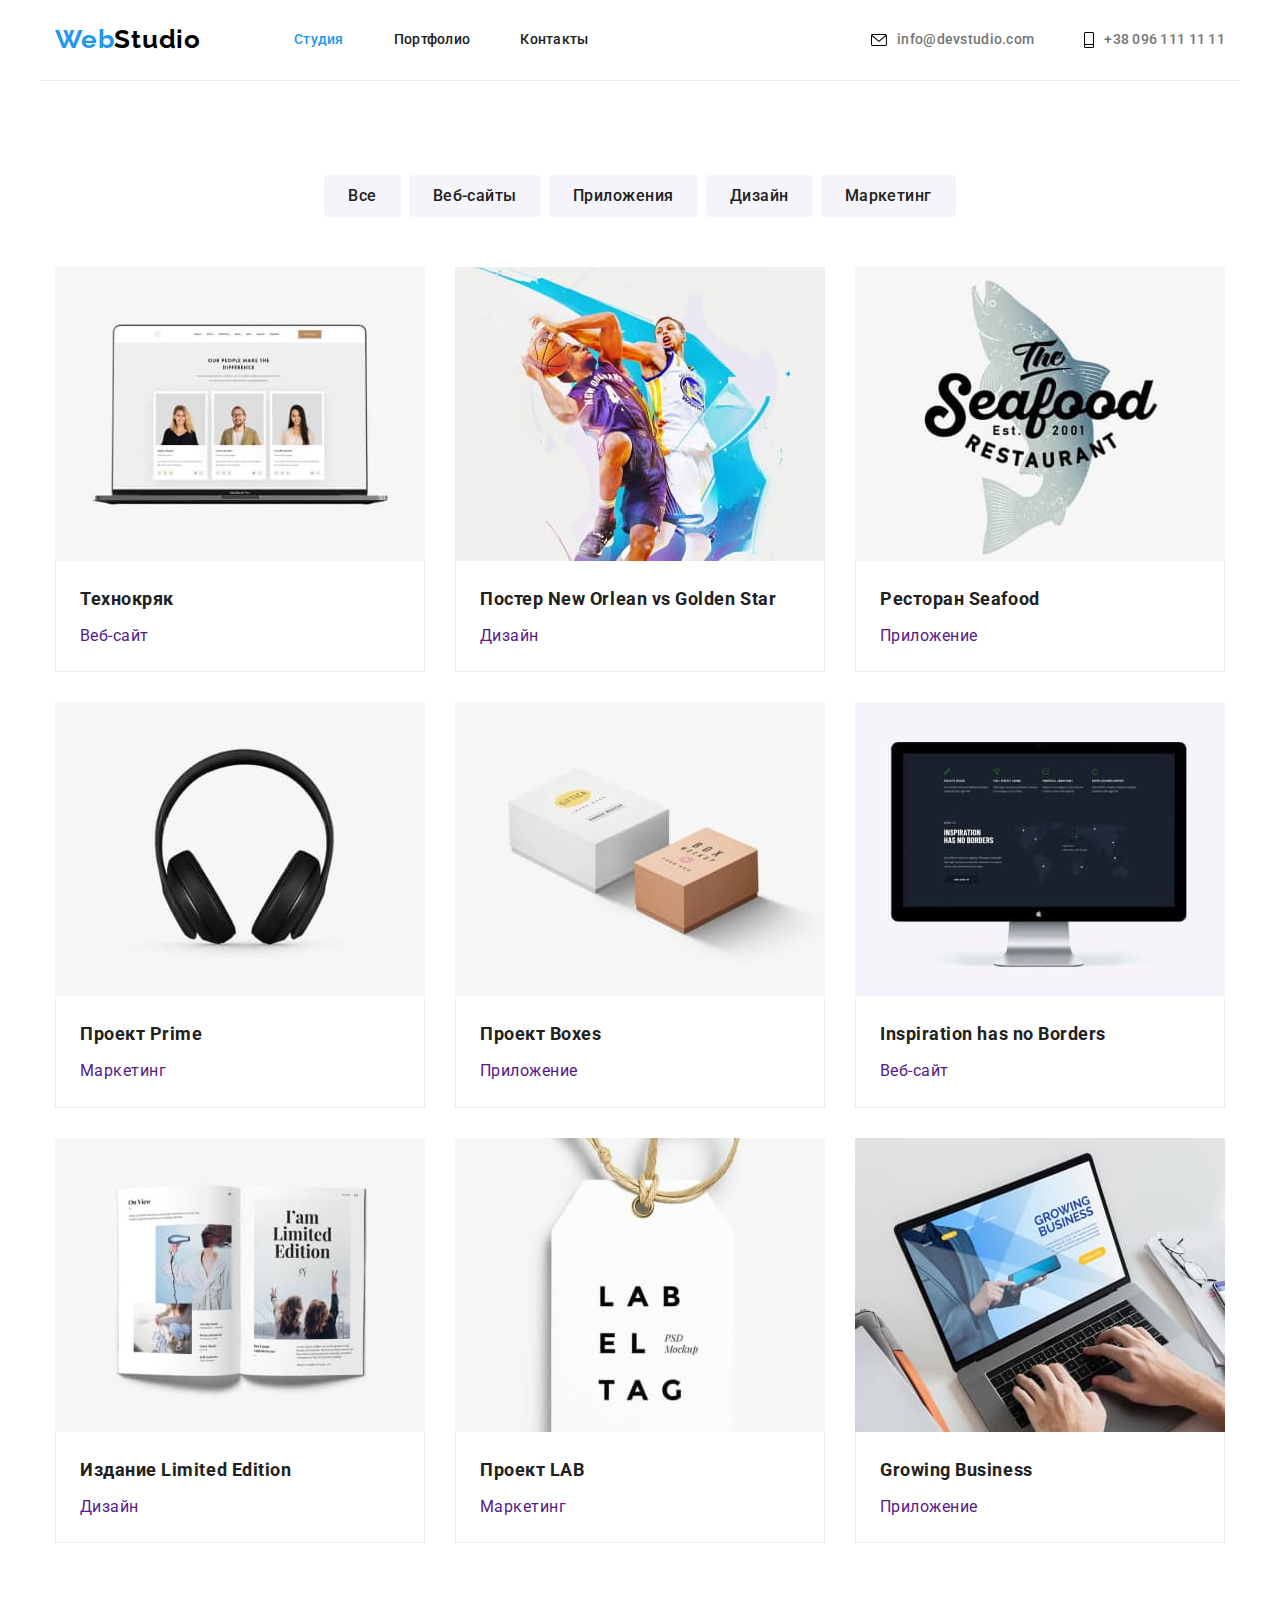
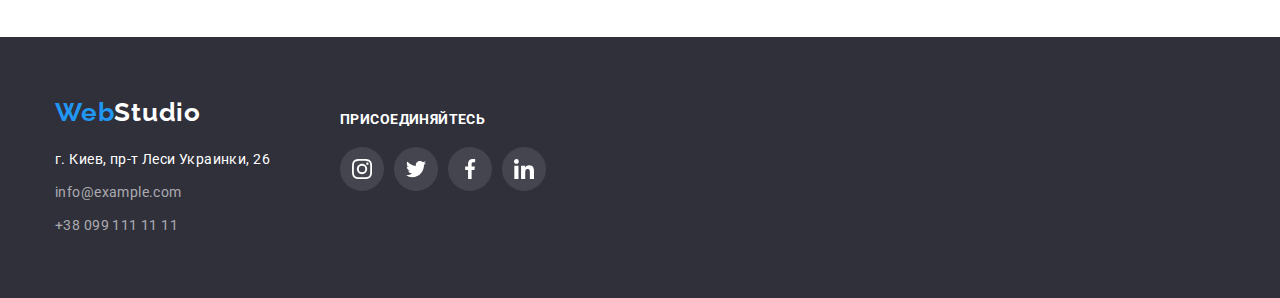
==== commit f1ddf3dc: "updete" ====
--- a/portfolio.html
+++ b/portfolio.html
@@ -68,7 +68,7 @@
           </ul>
           <ul class="portfolio-flex list">
             <li class="item">
-              <a class="portfolio-set-action" href="">
+              <a class="portfolio-set-action link" href="">
                 <img
                   src="./images/portfolio/portfolio1.jpg"
                   alt="компьютер"
@@ -82,7 +82,7 @@
               </a>
             </li>
             <li class="item">
-              <a class="portfolio-set-action" href="">
+              <a class="portfolio-set-action link" href="">
                 <img
                   src="./images/portfolio/portfolio2.jpg"
                   alt="игра в баскетбол"
@@ -96,7 +96,7 @@
               </a>
             </li>
             <li class="item">
-              <a class="portfolio-set-action" href="">
+              <a class="portfolio-set-action link" href="">
                 <img
                   src="./images/portfolio/portfolio3.jpg"
                   alt="Ресторан морепродуктов"
@@ -110,7 +110,7 @@
               </a>
             </li>
             <li class="item">
-              <a class="portfolio-set-action" href="">
+              <a class="portfolio-set-action link" href="">
                 <img
                   src="./images/portfolio/portfolio4.jpg"
                   alt="наушники"
@@ -124,7 +124,7 @@
               </a>
             </li>
             <li class="item">
-              <a class="portfolio-set-action" href="">
+              <a class="portfolio-set-action link" href="">
                 <img
                   src="./images/portfolio/portfolio5.jpg"
                   alt="коропки"
@@ -138,7 +138,7 @@
               </a>
             </li>
             <li class="item">
-              <a class="portfolio-set-action" href="">
+              <a class="portfolio-set-action link" href="">
                 <img
                   src="./images/portfolio/portfolio6.jpg"
                   alt="монитор"
@@ -152,7 +152,7 @@
               </a>
             </li>
             <li class="item">
-              <a class="portfolio-set-action" href="">
+              <a class="portfolio-set-action link" href="">
                 <img src="./images/portfolio/portfolio7.jpg" alt="книга" width="370" height="294" />
                 <div class="portfolio-set-border">
                   <h2 class="title-portfolio">Издание Limited Edition</h2>
@@ -161,7 +161,7 @@
               </a>
             </li>
             <li class="item">
-              <a class="portfolio-set-action" href="">
+              <a class="portfolio-set-action link" href="">
                 <img src="./images/portfolio/portfolio8.jpg" alt="бирка" width="370" height="294" />
                 <div class="portfolio-set-border">
                   <h2 class="title-portfolio">Проект LAB</h2>
@@ -170,7 +170,7 @@
               </a>
             </li>
             <li class="item">
-              <a class="portfolio-set-action" href="">
+              <a class="portfolio-set-action link" href="">
                 <img
                   src="./images/portfolio/portfolio9.jpg"
                   alt="ноутбук"
